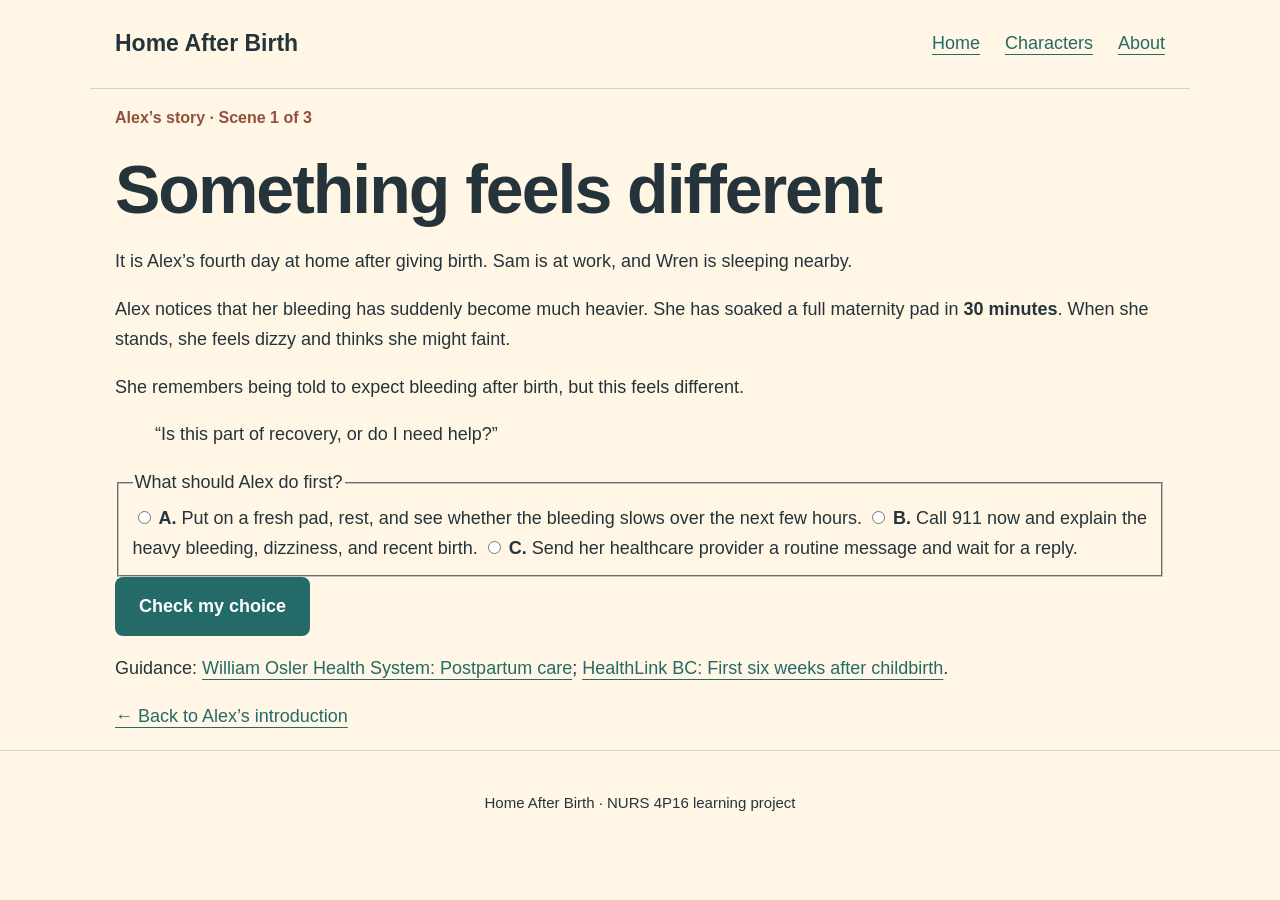
==== alex-scene1.html @ af5c6aee "Create alex-scene1.html update 11" ====
<!DOCTYPE html>
<html lang="en">
<head>
  <meta charset="UTF-8">
  <meta name="viewport" content="width=device-width, initial-scale=1.0">
  <title>Something feels different | Home After Birth</title>
  <link rel="stylesheet" href="style.css">
</head>
<body>
  <a class="skip-link" href="#main">Skip to content</a>

  <header class="site-header">
    <a class="site-name" href="index.html">Home After Birth</a>
    <nav aria-label="Main navigation">
      <a href="index.html">Home</a>
      <a href="characters.html">Characters</a>
      <a href="index.html#about">About</a>
    </nav>
  </header>

  <main id="main">
    <article class="scene-page" aria-labelledby="scene-heading">

      <header class="scene-header">
        <p class="eyebrow">Alex’s story · Scene 1 of 3</p>
        <h1 id="scene-heading">Something feels different</h1>
      </header>

      <noscript>
        <p>This activity needs JavaScript enabled to check your choices.</p>
      </noscript>

      <section class="story-bubble" aria-label="Alex’s situation">
        <p>
          It is Alex’s fourth day at home after giving birth.
          Sam is at work, and Wren is sleeping nearby.
        </p>
        <p>
          Alex notices that her bleeding has suddenly become much
          heavier. She has soaked a full maternity pad in
          <strong>30 minutes</strong>. When she stands, she feels
          dizzy and thinks she might faint.
        </p>
        <p>
          She remembers being told to expect bleeding after birth,
          but this feels different.
        </p>
        <blockquote>
          “Is this part of recovery, or do I need help?”
        </blockquote>
      </section>

      <form id="question-one" class="scene-question">
        <fieldset class="scene-choices">
          <legend>What should Alex do first?</legend>

          <label class="scene-choice">
            <input type="radio" name="first-action" value="A" required>
            <span>
              <strong>A.</strong> Put on a fresh pad, rest, and see
              whether the bleeding slows over the next few hours.
            </span>
          </label>

          <label class="scene-choice">
            <input type="radio" name="first-action" value="B">
            <span>
              <strong>B.</strong> Call 911 now and explain the heavy
              bleeding, dizziness, and recent birth.
            </span>
          </label>

          <label class="scene-choice">
            <input type="radio" name="first-action" value="C">
            <span>
              <strong>C.</strong> Send her healthcare provider a
              routine message and wait for a reply.
            </span>
          </label>
        </fieldset>

        <button type="submit" class="button">Check my choice</button>
      </form>

      <section id="feedback-one" class="scene-feedback"
               aria-labelledby="feedback-one-title" tabindex="-1" hidden>
        <h2 id="feedback-one-title"></h2>
        <p id="feedback-one-text"></p>
      </section>

      <section id="barrier-section" class="scene-part"
               aria-labelledby="barrier-heading" hidden>

        <h2 id="barrier-heading">Getting help when it feels difficult</h2>

        <div class="scene-illustrated">
          <div class="story-bubble">
            <p>Alex reaches for her phone, then hesitates.</p>
            <blockquote>
              “Sam has the car. What will happen with Wren?
              I don’t want to cause a fuss if I’m wrong.”
            </blockquote>
            <p>
              Her sister lives too far away to arrive quickly,
              but her neighbour has offered to help.
            </p>
          </div>

          <img src="car.png" alt="" class="scene-car" loading="lazy">
        </div>

        <form id="question-two" class="scene-question">
          <fieldset class="scene-choices">
            <legend>
              Which plan supports Alex getting help safely?
            </legend>

            <label class="scene-choice">
              <input type="radio" name="support-plan" value="A" required>
              <span>
                <strong>A.</strong> Wait until Sam can bring the car
                home before seeking care.
              </span>
            </label>

            <label class="scene-choice">
              <input type="radio" name="support-plan" value="B">
              <span>
                <strong>B.</strong> Call her neighbour first and decide
                whether to seek care after they arrive.
              </span>
            </label>

            <label class="scene-choice">
              <input type="radio" name="support-plan" value="C">
              <span>
                <strong>C.</strong> Call 911 immediately, explain that
                she is alone with her newborn, and follow the
                dispatcher’s instructions. Arrange support from her
                neighbour or Sam if she can do so without delaying help.
              </span>
            </label>
          </fieldset>

          <button type="submit" class="button">Check my choice</button>
        </form>

        <section id="feedback-two" class="scene-feedback"
                 aria-labelledby="feedback-two-title" tabindex="-1" hidden>
          <h2 id="feedback-two-title"></h2>
          <p id="feedback-two-text"></p>
        </section>
      </section>

      <section id="scene-ending" class="scene-ending"
               aria-labelledby="ending-heading" hidden>
        <div class="scene-takeaway">
          <h2 id="ending-heading">Your recovery matters, too.</h2>
          <p>
            You do not need to know the diagnosis before asking for
            help. Describe what is happening and tell the healthcare
            team that you recently gave birth.
          </p>
        </div>

        <p>
          Alex calls 911 and receives emergency assessment and
          treatment. Later, as she prepares to return home, she wants
          to make sure she understands the instructions she is given.
        </p>

        <a class="button" href="alex-scene2.html">
          Continue to Scene 2 <span aria-hidden="true">&rarr;</span>
        </a>
      </section>

      <aside class="scene-sources" aria-label="Sources for this scene">
        <p>
          Guidance:
          <a href="https://www.williamoslerhs.ca/areas-of-care/womens-and-childrens-services/womens-services/postpartum-care/">
            William Osler Health System: Postpartum care</a>;
          <a href="https://www.healthlinkbc.ca/healthwise/postpartum-first-6-weeks-after-childbirth">
            HealthLink BC: First six weeks after childbirth</a>.
        </p>
      </aside>

      <p><a href="alex.html">&larr; Back to Alex’s introduction</a></p>
    </article>
  </main>

  <footer>
    <p>Home After Birth &middot; NURS 4P16 learning project</p>
  </footer>

  <script>
    const firstForm = document.getElementById("question-one");
    const secondForm = document.getElementById("question-two");

    firstForm.addEventListener("submit", function (event) {
      event.preventDefault();

      const choice = new FormData(firstForm).get("first-action");
      const correct = choice === "B";

      document.getElementById("feedback-one-title").textContent =
        correct
          ? "Alex needs emergency help now."
          : "Waiting could delay the care Alex needs.";

      document.getElementById("feedback-one-text").textContent =
        correct
          ? "Soaking a pad this quickly, especially with dizziness or feeling faint, can signal dangerous blood loss. Alex should call 911 now and should not drive herself. Ontario hospital guidance identifies soaking a pad in less than an hour as a reason to call 911 or seek emergency care immediately."
          : "Although bleeding occurs after birth, soaking a pad in 30 minutes and feeling faint are warning signs. Resting or sending a routine message does not replace emergency assessment. Alex should call 911 now and should not drive herself.";

      const feedback = document.getElementById("feedback-one");
      feedback.hidden = false;
      document.getElementById("barrier-section").hidden = false;
      feedback.focus();
    });

    secondForm.addEventListener("submit", function (event) {
      event.preventDefault();

      const choice = new FormData(secondForm).get("support-plan");
      const correct = choice === "C";

      document.getElementById("feedback-two-title").textContent =
        correct
          ? "Seek emergency help first, then arrange support."
          : "Alex’s concerns about transportation and Wren are understandable.";

      document.getElementById("feedback-two-text").textContent =
        correct
          ? "Alex can tell the dispatcher about both her symptoms and her situation at home. She does not need to solve transportation and support arrangements before making the call. Her neighbour and Sam may be able to help, but contacting them should not delay emergency care."
          : "Waiting for someone to arrive could delay emergency care. The safest first step in this situation is to call 911 and explain that she is alone with her newborn. She can follow the dispatcher’s instructions and arrange support without delaying help.";

      const feedback = document.getElementById("feedback-two");
      feedback.hidden = false;
      document.getElementById("scene-ending").hidden = false;
      feedback.focus();
    });
  </script>
</body>
</html>
---- style.css ----
/* Variables let us change the entire colour scheme in one place. */
:root {
  --cream: #fff6e6;
  --ink: #24343a;
  --teal: #246a68;
  --sage: #e3ece5;
  --accent: #92503c;
}

* { box-sizing: border-box; }
html { scroll-padding-top: 2rem; }
body {
  margin: 0;
  background: var(--cream);
  color: var(--ink);
  font-family: Arial, Helvetica, sans-serif;
  font-size: 18px;
  line-height: 1.65;
}
a { color: var(--teal); text-underline-offset: 5px; }
a:focus-visible { outline: 3px solid var(--ink); outline-offset: 5px; }
.skip-link { position: absolute; top: -100px; background: white; padding: 12px; }
.skip-link:focus { top: 8px; }
.site-header {
  max-width: 1100px;
  margin: auto;
  padding: 25px;
  display: flex;
  justify-content: space-between;
  align-items: center;
  gap: 20px;
  border-bottom: 1px solid #cad5cf;
}
.site-name { color: var(--ink); font-size: 23px; font-weight: bold; text-decoration: none; }
nav { display: flex; gap: 25px; flex-wrap: wrap; }
main { max-width: 1100px; margin: auto; padding: 0 25px; }
.hero { padding: 75px 0 60px; max-width: 820px; }
.eyebrow { color: var(--accent); font-weight: bold; font-size: 16px; }
h1 { font-size: clamp(38px, 6vw, 68px); line-height: 1.12; letter-spacing: -2px; margin: 20px 0; }
h2 { font-size: 30px; line-height: 1.25; margin-top: 0; }
h3 { font-size: 20px; margin-bottom: 5px; }
.introduction { max-width: 660px; font-size: 21px; margin-bottom: 30px; }
.button { display: inline-block; padding: 15px 24px; background: var(--teal); color: white; border-radius: 8px; text-decoration: none; font-weight: bold; }
.button:hover { background: #194e4c; }
.small-text { font-size: 16px; }
.panel { background: var(--sage); border-radius: 16px; padding: 35px; }
.steps { padding-left: 25px; }
.steps li { padding-left: 8px; margin-bottom: 22px; }
.steps p { margin-top: 0; max-width: 700px; }
.development-note { border-top: 1px solid #b6c9bd; padding-top: 20px; font-size: 16px; }
.about { padding: 50px 0; max-width: 760px; }
footer { padding: 25px; text-align: center; border-top: 1px solid #cad5cf; font-size: 15px; }

/* This rule rearranges the header on narrower screens. */
@media (max-width: 600px) {
  .site-header { align-items: flex-start; flex-direction: column; }
  .hero { padding-top: 45px; }
  .panel { padding: 25px; }
  h1 { letter-spacing: -1px; }
}

/* Welcome text and house sit beside each other. */
.hero {
  display: grid;
  grid-template-columns: minmax(0, 1fr) minmax(0, 1fr);
  align-items: center;
  gap: 30px;

  width: 100%;
  max-width: none;
  padding: 35px 0 50px;
}

.hero-text {
  min-width: 0;
}

.hero h1 {
  font-size: clamp(36px, 4.5vw, 56px);
}

.hero .introduction {
  font-size: 19px;
}

/* Keep the image proportional. */
.hero-house {
  display: block;
  width: 100%;
  height: auto;
}

/* Stack the image below the text on smaller screens. */
@media (max-width: 800px) {
  .hero {
    grid-template-columns: 1fr;
    gap: 25px;
    padding: 25px 0 50px;
  }

  .hero-house {
    max-width: 500px;
    margin: 0 auto;
  }
}

/* Character selection page */
.character-section {
  padding: 45px 0 60px;
}

.character-section h1 {
  font-size: clamp(34px, 5vw, 48px);
  letter-spacing: -1px;
}

.character-introduction {
  max-width: 720px;
  margin-bottom: 30px;
}

.character-options {
  border: 0;
  padding: 0;
  margin: 0;
  min-width: 0;
  display: grid;
  grid-template-columns: repeat(2, minmax(0, 1fr));
  gap: 22px;
}

.character-options legend {
  padding: 0;
  margin-bottom: 18px;
  font-weight: bold;
}

.character-option {
  position: relative;
  min-width: 0;
}

.character-option input {
  position: absolute;
  top: 18px;
  right: 18px;
  width: 22px;
  height: 22px;
  margin: 0;
  accent-color: var(--teal);
  z-index: 1;
  cursor: pointer;
}

.character-card {
  display: flex;
  align-items: center;
  gap: 20px;
  height: 100%;
  padding: 35px 30px 30px 22px;
  border: 3px solid transparent;
  border-radius: 22px;
  background: var(--sage);
  cursor: pointer;
}

.character-card:hover {
  border-color: #a0b9aa;
}

.character-option input:checked + .character-card {
  border-color: var(--teal);
  background: #dce9df;
}

.character-option input:focus-visible + .character-card {
  outline: 3px solid var(--ink);
  outline-offset: 5px;
}

.character-portrait {
  display: flex;
  align-items: center;
  justify-content: center;
  flex-shrink: 0;
  width: 115px;
  height: 115px;
  border: 3px solid var(--cream);
  border-radius: 50%;
  font-size: 42px;
  font-weight: bold;
}

.portrait-alex {
  background: #f0dfbd;
  color: var(--teal);
}

.portrait-jordan {
  background: #efd7cc;
  color: var(--ink);
}

.character-description {
  display: block;
  font-size: 17px;
  line-height: 1.5;
}

.character-name {
  display: block;
  margin-bottom: 8px;
  font-size: 27px;
  font-weight: bold;
}

.character-note {
  max-width: 720px;
  margin: 25px 0;
  font-size: 16px;
}

.character-actions {
  display: flex;
  align-items: center;
  justify-content: center;
  flex-wrap: wrap;
  gap: 25px;
  margin-top: 30px;
}

button.button {
  font: inherit;
  font-weight: bold;
  border: 0;
  cursor: pointer;
}

button.button:focus-visible {
  outline: 3px solid var(--ink);
  outline-offset: 5px;
}

@media (max-width: 800px) {
  .character-options {
    grid-template-columns: 1fr;
  }
}

@media (max-width: 400px) {
  .character-card {
    flex-direction: column;
    align-items: flex-start;
  }
}

/* Get to know your character */
.profile-page {
  padding: 45px 0 60px;
}

.profile-intro {
  display: grid;
  grid-template-columns: minmax(180px, 280px) minmax(0, 1fr);
  align-items: center;
  gap: 40px;
  margin-bottom: 40px;
}

.profile-portrait {
  display: block;
  width: 100%;
  max-width: 280px;
  height: auto;
  margin: 0 auto;
}

.profile-intro h1 {
  font-size: clamp(34px, 4.5vw, 48px);
  letter-spacing: -1px;
}

.profile-intro h2 {
  font-size: 23px;
}

.profile-bubbles {
  display: grid;
  grid-template-columns: repeat(3, minmax(0, 1fr));
  gap: 22px;
}

.profile-bubble {
  padding: 28px;
  border-radius: 24px;
  background: var(--sage);
}

.profile-bubble h2 {
  font-size: 24px;
  color: var(--teal);
}

.profile-bubble p,
.profile-bubble blockquote {
  font-size: 17px;
}

.profile-bubble blockquote {
  margin: 0 0 18px;
  font-style: italic;
}

.profile-bubble p:last-child {
  margin-bottom: 0;
}

.profile-next {
  max-width: 760px;
  margin: 45px auto 0;
  text-align: center;
}

.profile-next h2 {
  font-size: 27px;
}

.profile-actions {
  display: flex;
  justify-content: center;
  align-items: center;
  flex-wrap: wrap;
  gap: 22px;
  margin: 25px 0;
}

@media (max-width: 900px) {
  .profile-bubbles {
    grid-template-columns: 1fr;
  }
}

@media (max-width: 650px) {
  .profile-intro {
    grid-template-columns: 1fr;
    gap: 20px;
  }

  .profile-portrait {
    max-width: 220px;
  }

  .profile-page {
    padding-top: 30px;
  }
}

/* Plant and books beside the character page buttons */
.character-bottom {
  display: grid;
  grid-template-columns: minmax(0, 260px) minmax(0, 1fr);
  align-items: center;
  gap: 30px;
  margin-top: 25px;
}

.character-decoration {
  display: block;
  width: 100%;
  height: auto;
}

.character-bottom .character-actions {
  margin-top: 0;
}

@media (max-width: 650px) {
  .character-bottom {
    grid-template-columns: 1fr;
    gap: 20px;
  }

  .character-decoration {
    max-width: 200px;
    margin: 0 auto;
  }
}
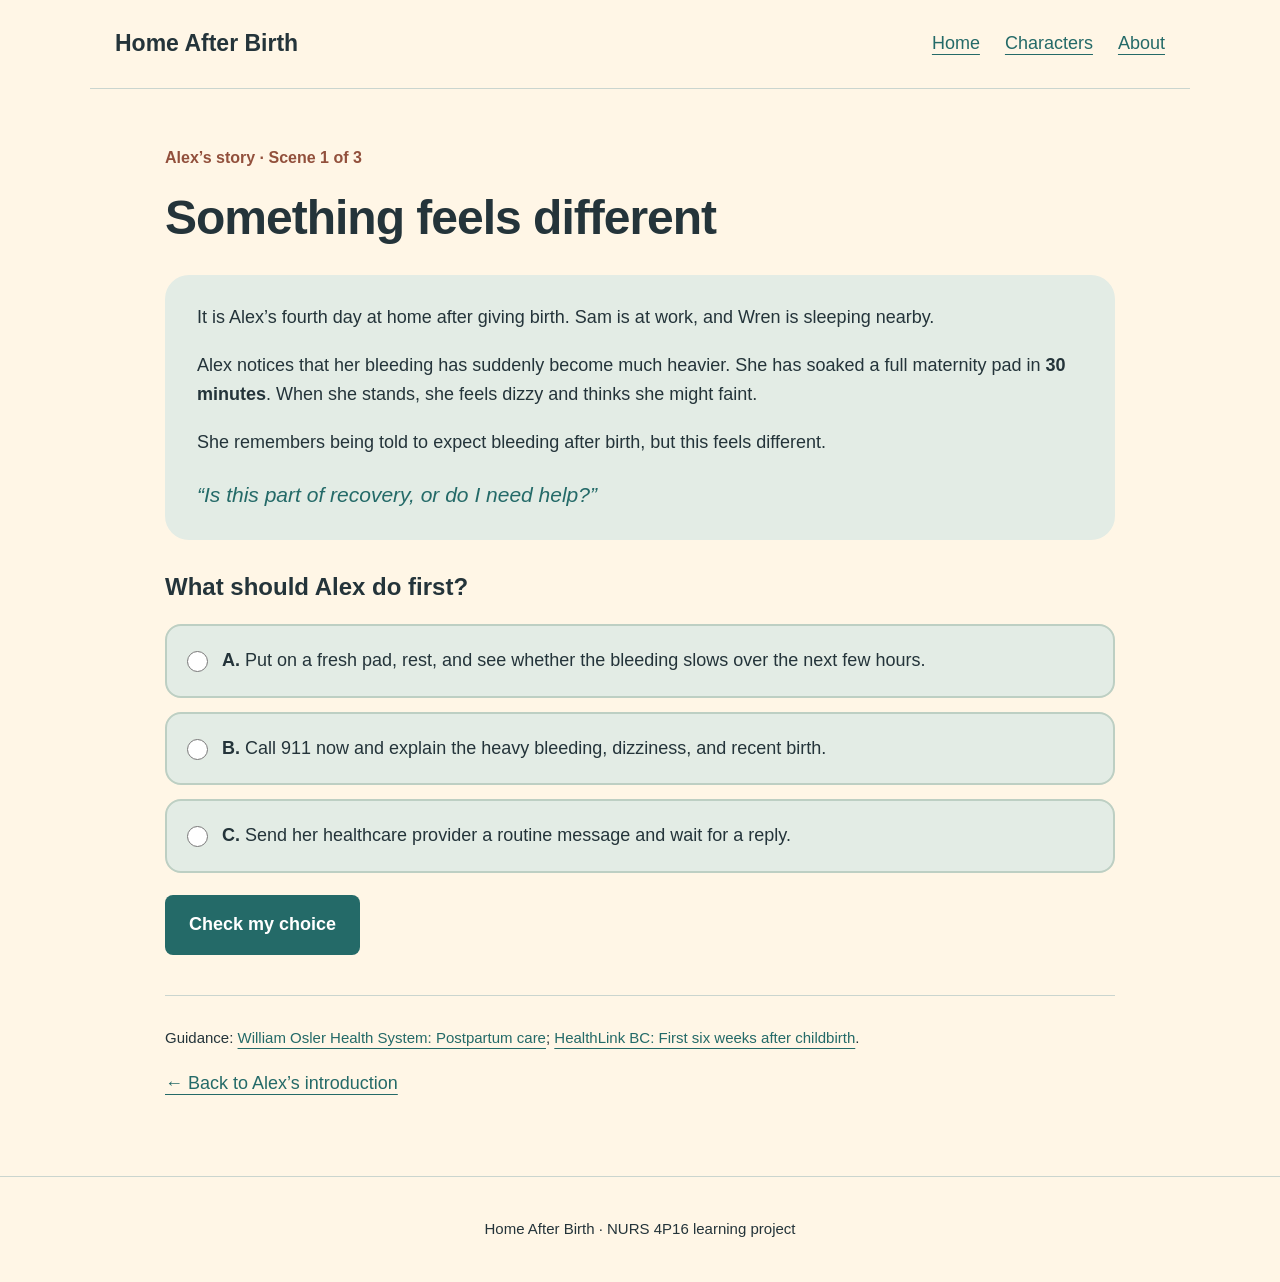
==== commit 7a0841c3: "Update alex-scene1.html update 13" ====
--- a/alex-scene1.html
+++ b/alex-scene1.html
@@ -136,8 +136,7 @@
               <span>
                 <strong>C.</strong> Call 911 immediately, explain that
                 she is alone with her newborn, and follow the
-                dispatcher’s instructions. Arrange support from her
-                neighbour or Sam if she can do so without delaying help.
+                dispatcher’s instructions. Arrange support if she can do so without delaying help.
               </span>
             </label>
           </fieldset>
--- a/style.css
+++ b/style.css
@@ -385,3 +385,183 @@
     margin: 0 auto;
   }
 }
+
+/* Story scenes */
+.scene-page {
+  max-width: 950px;
+  margin: 0 auto;
+  padding: 40px 0 60px;
+}
+
+.scene-page [hidden] {
+  display: none;
+}
+
+.scene-header {
+  margin-bottom: 30px;
+}
+
+.scene-header h1 {
+  font-size: clamp(34px, 4.5vw, 48px);
+  letter-spacing: -1px;
+}
+
+.story-bubble {
+  padding: 28px 32px;
+  background: var(--sage);
+  border-radius: 24px;
+}
+
+.story-bubble p:first-child {
+  margin-top: 0;
+}
+
+.story-bubble p:last-child {
+  margin-bottom: 0;
+}
+
+.story-bubble blockquote {
+  margin: 20px 0 0;
+  font-style: italic;
+  font-size: 21px;
+  color: var(--teal);
+}
+
+.scene-question {
+  margin-top: 30px;
+}
+
+.scene-choices {
+  display: grid;
+  gap: 14px;
+  border: 0;
+  padding: 0;
+  margin: 0 0 22px;
+  min-width: 0;
+}
+
+.scene-choices legend {
+  padding: 0;
+  margin-bottom: 20px;
+  font-size: 24px;
+  line-height: 1.4;
+  font-weight: bold;
+}
+
+.scene-choice {
+  display: flex;
+  align-items: flex-start;
+  gap: 14px;
+  padding: 20px;
+  background: #e3ece5;
+  border: 2px solid #bdcfc3;
+  border-radius: 16px;
+  cursor: pointer;
+}
+
+.scene-choice:hover {
+  border-color: var(--teal);
+}
+
+.scene-choice:focus-within {
+  outline: 3px solid var(--teal);
+  outline-offset: 3px;
+}
+
+.scene-choice input {
+  flex-shrink: 0;
+  width: 21px;
+  height: 21px;
+  margin: 5px 0 0;
+  accent-color: var(--teal);
+}
+
+.scene-feedback {
+  margin-top: 25px;
+  padding: 25px 28px;
+  background: #edf3ee;
+  border-left: 5px solid var(--teal);
+  border-radius: 0 18px 18px 0;
+}
+
+.scene-feedback:focus-visible {
+  outline: 3px solid var(--teal);
+  outline-offset: 4px;
+}
+
+.scene-feedback h2 {
+  font-size: 24px;
+}
+
+.scene-feedback p:last-child {
+  margin-bottom: 0;
+}
+
+.scene-part {
+  margin-top: 50px;
+}
+
+.scene-part > h2 {
+  font-size: 29px;
+}
+
+.scene-illustrated {
+  display: grid;
+  grid-template-columns: minmax(0, 1fr) minmax(0, 300px);
+  align-items: center;
+  gap: 25px;
+}
+
+.scene-car {
+  display: block;
+  width: 100%;
+  height: auto;
+}
+
+.scene-ending {
+  margin-top: 40px;
+}
+
+.scene-takeaway {
+  padding: 25px 28px;
+  border-radius: 20px;
+  background: #f4e5d5;
+}
+
+.scene-takeaway h2 {
+  font-size: 27px;
+}
+
+.scene-takeaway p {
+  margin-bottom: 0;
+}
+
+.scene-ending > p {
+  margin: 25px 0;
+}
+
+.scene-sources {
+  margin-top: 40px;
+  padding-top: 15px;
+  border-top: 1px solid #cad5cf;
+  font-size: 15px;
+}
+
+@media (max-width: 750px) {
+  .scene-illustrated {
+    grid-template-columns: 1fr;
+  }
+
+  .scene-car {
+    max-width: 300px;
+    margin: 0 auto;
+  }
+
+  .story-bubble {
+    padding: 24px;
+  }
+
+  .scene-choice {
+    padding: 16px;
+  }
+}
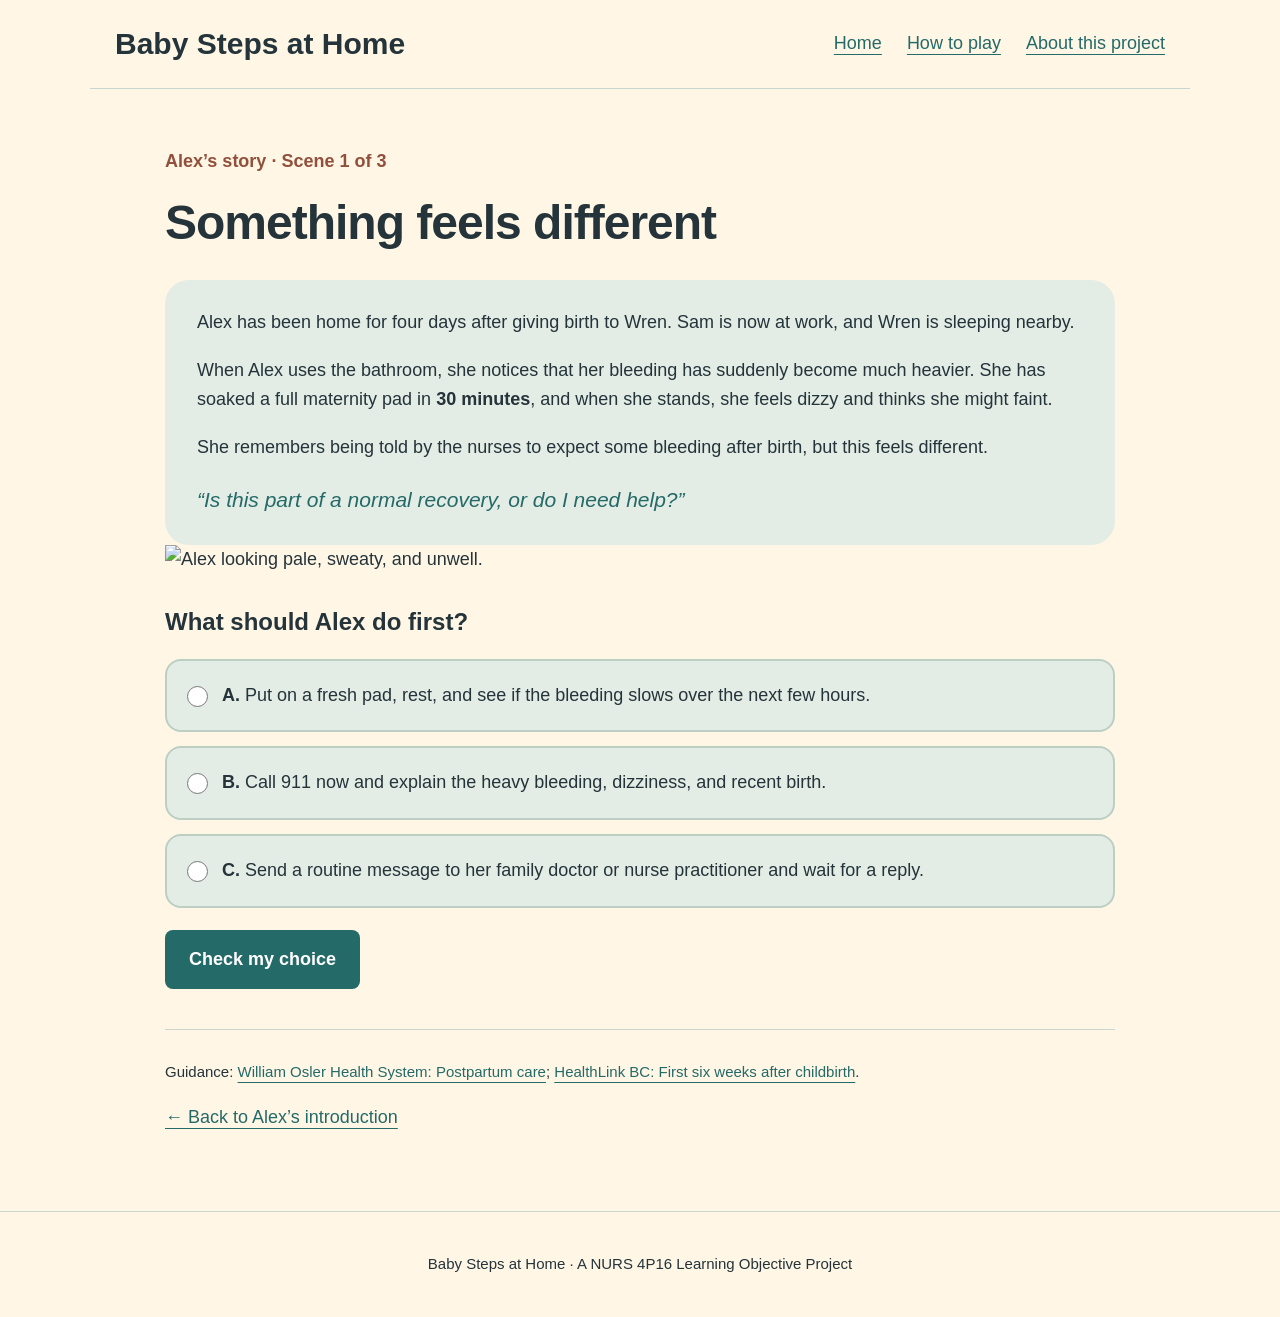
==== commit f4e8b53d: "Update alex-scene1.html update 32" ====
--- a/alex-scene1.html
+++ b/alex-scene1.html
@@ -3,18 +3,22 @@
 <head>
   <meta charset="UTF-8">
   <meta name="viewport" content="width=device-width, initial-scale=1.0">
-  <title>Something feels different | Home After Birth</title>
+
+  <title>Something feels different | Baby Steps at Home</title>
+
   <link rel="stylesheet" href="style.css">
 </head>
+
 <body>
   <a class="skip-link" href="#main">Skip to content</a>
 
   <header class="site-header">
-    <a class="site-name" href="index.html">Home After Birth</a>
+    <a class="site-name" href="index.html">Baby Steps at Home</a>
+
     <nav aria-label="Main navigation">
       <a href="index.html">Home</a>
-      <a href="characters.html">Characters</a>
-      <a href="index.html#about">About</a>
+      <a href="index.html#how-to-play">How to play</a>
+      <a href="index.html#about">About this project</a>
     </nav>
   </header>
 
@@ -30,35 +34,51 @@
         <p>This activity needs JavaScript enabled to check your choices.</p>
       </noscript>
 
-      <section class="story-bubble" aria-label="Alex’s situation">
-        <p>
-          It is Alex’s fourth day at home after giving birth.
-          Sam is at work, and Wren is sleeping nearby.
-        </p>
-        <p>
-          Alex notices that her bleeding has suddenly become much
-          heavier. She has soaked a full maternity pad in
-          <strong>30 minutes</strong>. When she stands, she feels
-          dizzy and thinks she might faint.
-        </p>
-        <p>
-          She remembers being told to expect bleeding after birth,
-          but this feels different.
-        </p>
-        <blockquote>
-          “Is this part of recovery, or do I need help?”
-        </blockquote>
-      </section>
+      <div class="alex-scene-opening">
+        <section class="story-bubble" aria-label="Alex’s situation">
+          <p>
+            Alex has been home for four days after giving birth to
+            Wren. Sam is now at work, and Wren is sleeping nearby.
+          </p>
+
+          <p>
+            When Alex uses the bathroom, she notices that her bleeding
+            has suddenly become much heavier. She has soaked a full
+            maternity pad in <strong>30 minutes</strong>, and when
+            she stands, she feels dizzy and thinks she might faint.
+          </p>
+
+          <p>
+            She remembers being told by the nurses to expect some
+            bleeding after birth, but this feels different.
+          </p>
+
+          <blockquote>
+            “Is this part of a normal recovery, or do I need help?”
+          </blockquote>
+        </section>
+
+        <img
+          src="alex-faint.png"
+          alt="Alex looking pale, sweaty, and unwell."
+          class="alex-faint-portrait"
+        >
+      </div>
 
       <form id="question-one" class="scene-question">
         <fieldset class="scene-choices">
           <legend>What should Alex do first?</legend>
 
           <label class="scene-choice">
-            <input type="radio" name="first-action" value="A" required>
+            <input
+              type="radio"
+              name="first-action"
+              value="A"
+              required
+            >
             <span>
               <strong>A.</strong> Put on a fresh pad, rest, and see
-              whether the bleeding slows over the next few hours.
+              if the bleeding slows over the next few hours.
             </span>
           </label>
 
@@ -73,8 +93,8 @@
           <label class="scene-choice">
             <input type="radio" name="first-action" value="C">
             <span>
-              <strong>C.</strong> Send her healthcare provider a
-              routine message and wait for a reply.
+              <strong>C.</strong> Send a routine message to her
+              family doctor or nurse practitioner and wait for a reply.
             </span>
           </label>
         </fieldset>
@@ -82,61 +102,83 @@
         <button type="submit" class="button">Check my choice</button>
       </form>
 
-      <section id="feedback-one" class="scene-feedback"
-               aria-labelledby="feedback-one-title" tabindex="-1" hidden>
+      <section
+        id="feedback-one"
+        class="scene-feedback"
+        aria-labelledby="feedback-one-title"
+        tabindex="-1"
+        hidden
+      >
         <h2 id="feedback-one-title"></h2>
         <p id="feedback-one-text"></p>
       </section>
 
-      <section id="barrier-section" class="scene-part"
-               aria-labelledby="barrier-heading" hidden>
-
-        <h2 id="barrier-heading">Getting help when it feels difficult</h2>
+      <section
+        id="barrier-section"
+        class="scene-part"
+        aria-labelledby="barrier-heading"
+        hidden
+      >
+        <h2 id="barrier-heading">
+          Getting help when it feels difficult
+        </h2>
 
         <div class="scene-illustrated">
           <div class="story-bubble">
             <p>Alex reaches for her phone, then hesitates.</p>
+
             <blockquote>
               “Sam has the car. What will happen with Wren?
               I don’t want to cause a fuss if I’m wrong.”
             </blockquote>
+
             <p>
-              Her sister lives too far away to arrive quickly,
-              but her neighbour has offered to help.
+              Her sister, Sarah, lives too far away to arrive quickly,
+              but her neighbour, Lisa, has offered to help.
             </p>
           </div>
 
-          <img src="car.png" alt="" class="scene-car" loading="lazy">
+          <img
+            src="car.png"
+            alt=""
+            class="scene-car"
+            loading="lazy"
+          >
         </div>
 
         <form id="question-two" class="scene-question">
           <fieldset class="scene-choices">
             <legend>
-              Which plan supports Alex getting help safely?
+              Which plan supports Alex getting help quickly?
             </legend>
 
             <label class="scene-choice">
-              <input type="radio" name="support-plan" value="A" required>
+              <input
+                type="radio"
+                name="support-plan"
+                value="A"
+                required
+              >
               <span>
-                <strong>A.</strong> Wait until Sam can bring the car
-                home before seeking care.
+                <strong>A.</strong> Wait until Sam can bring the
+                car home before seeking care.
               </span>
             </label>
 
             <label class="scene-choice">
               <input type="radio" name="support-plan" value="B">
               <span>
-                <strong>B.</strong> Call her neighbour first and decide
-                whether to seek care after they arrive.
+                <strong>B.</strong> First, call her neighbour.
+                Then, when she arrives, decide whether to seek care.
               </span>
             </label>
 
             <label class="scene-choice">
               <input type="radio" name="support-plan" value="C">
               <span>
-                <strong>C.</strong> Call 911 immediately, explain that
-                she is alone with her newborn, and follow the
-                dispatcher’s instructions. Arrange support if she can do so without delaying help.
+                <strong>C.</strong> Call 911 immediately, explain
+                that she is alone with her newborn, and follow
+                the dispatcher’s instructions.
               </span>
             </label>
           </fieldset>
@@ -144,32 +186,52 @@
           <button type="submit" class="button">Check my choice</button>
         </form>
 
-        <section id="feedback-two" class="scene-feedback"
-                 aria-labelledby="feedback-two-title" tabindex="-1" hidden>
+        <section
+          id="feedback-two"
+          class="scene-feedback"
+          aria-labelledby="feedback-two-title"
+          tabindex="-1"
+          hidden
+        >
           <h2 id="feedback-two-title"></h2>
           <p id="feedback-two-text"></p>
         </section>
       </section>
 
-      <section id="scene-ending" class="scene-ending"
-               aria-labelledby="ending-heading" hidden>
+      <section
+        id="scene-ending"
+        class="scene-ending"
+        aria-labelledby="ending-heading"
+        hidden
+      >
         <div class="scene-takeaway">
           <h2 id="ending-heading">Your recovery matters, too.</h2>
+
           <p>
-            You do not need to know the diagnosis before asking for
-            help. Describe what is happening and tell the healthcare
-            team that you recently gave birth.
+            You do not need to know the diagnosis before asking
+            for help. Describe what is happening and tell the
+            healthcare team that you recently had a baby, along
+            with any other important medical details.
           </p>
         </div>
 
+        <img
+          src="ambulance-icon.png"
+          alt=""
+          class="scene-ambulance-icon"
+          loading="lazy"
+        >
+
         <p>
-          Alex calls 911 and receives emergency assessment and
-          treatment. Later, as she prepares to return home, she wants
-          to make sure she understands the instructions she is given.
+          Alex calls 911, goes to the hospital, and receives
+          emergency assessment and treatment. A few days later,
+          as she prepares to return home, she wants to make
+          sure she understands the instructions she is given.
         </p>
 
         <a class="button" href="alex-scene2.html">
-          Continue to Scene 2 <span aria-hidden="true">&rarr;</span>
+          Continue to Scene 2
+          <span aria-hidden="true">&rarr;</span>
         </a>
       </section>
 
@@ -183,12 +245,17 @@
         </p>
       </aside>
 
-      <p><a href="alex.html">&larr; Back to Alex’s introduction</a></p>
+      <p>
+        <a href="alex.html">&larr; Back to Alex’s introduction</a>
+      </p>
     </article>
   </main>
 
   <footer>
-    <p>Home After Birth &middot; NURS 4P16 learning project</p>
+    <p>
+      Baby Steps at Home &middot;
+      A NURS 4P16 Learning Objective Project
+    </p>
   </footer>
 
   <script>
@@ -209,11 +276,13 @@
       document.getElementById("feedback-one-text").textContent =
         correct
           ? "Soaking a pad this quickly, especially with dizziness or feeling faint, can signal dangerous blood loss. Alex should call 911 now and should not drive herself. Ontario hospital guidance identifies soaking a pad in less than an hour as a reason to call 911 or seek emergency care immediately."
-          : "Although bleeding occurs after birth, soaking a pad in 30 minutes and feeling faint are warning signs. Resting or sending a routine message does not replace emergency assessment. Alex should call 911 now and should not drive herself.";
+          : "Some bleeding can continue for several weeks after birth, but soaking a pad in 30 minutes and feeling faint are warning signs. Resting or sending a routine message does not replace an emergency assessment. Alex should call 911 now to get emergency care at the hospital. She should not drive herself.";
 
       const feedback = document.getElementById("feedback-one");
+
       feedback.hidden = false;
       document.getElementById("barrier-section").hidden = false;
+
       feedback.focus();
     });
 
@@ -230,12 +299,14 @@
 
       document.getElementById("feedback-two-text").textContent =
         correct
-          ? "Alex can tell the dispatcher about both her symptoms and her situation at home. She does not need to solve transportation and support arrangements before making the call. Her neighbour and Sam may be able to help, but contacting them should not delay emergency care."
+          ? "Alex can tell the dispatcher about both her symptoms and her situation at home. She does not need to solve transportation and support arrangements before making the call. Lisa and Sam may be able to help, but contacting them should not delay emergency care."
           : "Waiting for someone to arrive could delay emergency care. The safest first step in this situation is to call 911 and explain that she is alone with her newborn. She can follow the dispatcher’s instructions and arrange support without delaying help.";
 
       const feedback = document.getElementById("feedback-two");
+
       feedback.hidden = false;
       document.getElementById("scene-ending").hidden = false;
+
       feedback.focus();
     });
   </script>
--- a/style.css
+++ b/style.css
@@ -565,3 +565,746 @@
     padding: 16px;
   }
 }
+
+/* Scene 2: encouragement and optional writing practice */
+.scene-encouragement {
+  margin-top: 25px;
+  padding: 22px 28px;
+  border-radius: 20px;
+  background: #f4e5d5;
+}
+
+.scene-encouragement p {
+  margin: 0;
+}
+
+.practice-panel {
+  padding: 28px;
+  border-radius: 24px;
+  background: var(--sage);
+}
+
+.practice-panel h2 {
+  font-size: 29px;
+}
+
+.practice-panel > .eyebrow {
+  margin-top: 0;
+}
+
+.practice-panel > label {
+  display: block;
+  font-weight: bold;
+}
+
+.practice-input {
+  display: block;
+  width: 100%;
+  min-height: 150px;
+  margin: 18px 0 22px;
+  padding: 16px;
+  border: 2px solid #78998a;
+  border-radius: 12px;
+  background: var(--cream);
+  color: var(--ink);
+  font: inherit;
+  line-height: 1.6;
+  resize: vertical;
+}
+
+.practice-input::placeholder {
+  color: #52636a;
+  opacity: 1;
+}
+
+.practice-input:focus-visible {
+  outline: 3px solid var(--teal);
+  outline-offset: 3px;
+}
+
+.practice-panel blockquote {
+  margin: 15px 0;
+  font-style: italic;
+}
+
+.practice-panel .scene-feedback h3 {
+  margin-top: 0;
+}
+
+@media (max-width: 600px) {
+  .practice-panel {
+    padding: 22px;
+  }
+}
+
+/* Calendar beside Alex’s follow-up story */
+.scene-calendar {
+  display: block;
+  width: 100%;
+  height: auto;
+}
+
+@media (max-width: 750px) {
+  .scene-calendar {
+    max-width: 300px;
+    margin: 0 auto;
+  }
+}
+
+/* Scene 3: phone illustration */
+.scene-phone {
+  display: block;
+  width: 100%;
+  height: auto;
+}
+
+/* Emergency information stays visible */
+.scene-emergency {
+  margin-bottom: 30px;
+  padding: 22px 26px;
+  background: #f4e5d5;
+  border: 2px solid var(--accent);
+  border-radius: 18px;
+}
+
+.scene-emergency h2 {
+  font-size: 23px;
+  color: var(--accent);
+}
+
+.scene-emergency p:last-child {
+  margin-bottom: 0;
+}
+
+/* Expandable comparison bubbles */
+.mood-comparisons {
+  display: grid;
+  gap: 16px;
+}
+
+.mood-bubble {
+  background: var(--sage);
+  border: 2px solid #bdcfc3;
+  border-radius: 20px;
+}
+
+.mood-bubble summary {
+  padding: 22px 25px;
+  color: var(--teal);
+  font-size: 23px;
+  font-weight: bold;
+  cursor: pointer;
+}
+
+.mood-bubble summary:hover {
+  text-decoration: underline;
+  text-underline-offset: 5px;
+}
+
+.mood-bubble summary:focus-visible {
+  outline: 3px solid var(--teal);
+  outline-offset: 4px;
+  border-radius: 16px;
+}
+
+.mood-bubble[open] {
+  border-color: var(--teal);
+}
+
+.mood-bubble-content {
+  padding: 0 25px 25px;
+}
+
+.mood-bubble-content h3 {
+  margin-top: 20px;
+}
+
+.mood-bubble-content h3:first-child {
+  margin-top: 0;
+}
+
+.mood-bubble-content p:last-child {
+  margin-bottom: 0;
+}
+
+/* Support resource cards */
+.support-resources {
+  display: grid;
+  grid-template-columns: repeat(3, minmax(0, 1fr));
+  gap: 18px;
+}
+
+.support-resource {
+  padding: 24px;
+  background: var(--sage);
+  border-radius: 20px;
+}
+
+.support-resource h3 {
+  margin-top: 0;
+  color: var(--teal);
+}
+
+.support-resource p {
+  font-size: 17px;
+}
+
+.support-resource a {
+  font-weight: bold;
+}
+
+@media (max-width: 800px) {
+  .support-resources {
+    grid-template-columns: 1fr;
+  }
+}
+
+@media (max-width: 750px) {
+  .scene-phone {
+    max-width: 280px;
+    margin: 0 auto;
+  }
+}
+
+/* Jordan’s conversation with the nurse */
+.scene-conversation {
+  display: block;
+  width: 100%;
+  height: auto;
+}
+
+.scene-example-quote {
+  margin: 18px 0;
+  font-style: italic;
+  color: var(--teal);
+}
+
+@media (max-width: 750px) {
+  .scene-conversation {
+    max-width: 360px;
+    margin: 0 auto;
+  }
+}
+
+/* Jordan Scene 2: guided conversation builder */
+.phrase-builder {
+  display: grid;
+  gap: 22px;
+  padding: 28px;
+  border-radius: 24px;
+  background: var(--sage);
+}
+
+.phrase-step label {
+  display: block;
+  margin-bottom: 10px;
+  font-weight: bold;
+  color: var(--teal);
+}
+
+.phrase-step select {
+  display: block;
+  width: 100%;
+  min-height: 52px;
+  padding: 12px;
+  border: 2px solid #78998a;
+  border-radius: 10px;
+  background: var(--cream);
+  color: var(--ink);
+  font: inherit;
+}
+
+.phrase-step select:focus-visible {
+  outline: 3px solid var(--teal);
+  outline-offset: 3px;
+}
+
+.phrase-builder > .button {
+  justify-self: start;
+}
+
+#built-response h3,
+#plan-feedback h3 {
+  margin-top: 0;
+}
+
+/* Illustrations inside the expandable care cards */
+.care-card-layout {
+  display: grid;
+  grid-template-columns: minmax(0, 1fr) minmax(0, 220px);
+  align-items: center;
+  gap: 25px;
+}
+
+.care-card-layout h3 {
+  margin-top: 0;
+}
+
+.care-image {
+  display: block;
+  width: 100%;
+  max-width: 220px;
+  height: auto;
+  margin: 0 auto;
+}
+
+.medication-image {
+  max-width: 140px;
+}
+
+@media (max-width: 650px) {
+  .phrase-builder {
+    padding: 22px;
+  }
+
+  .care-card-layout {
+    grid-template-columns: 1fr;
+    gap: 15px;
+  }
+
+  .phrase-step select {
+    font-size: 16px;
+  }
+}
+
+/* Jordan Scene 3: information illustrations */
+.scene-learning-image {
+  display: block;
+  width: 100%;
+  max-width: 300px;
+  height: auto;
+  margin: 0 auto;
+}
+
+.pamphlet-image {
+  max-width: 220px;
+}
+
+/* Fictional search-result cards */
+.source-card-grid {
+  display: grid;
+  grid-template-columns: repeat(3, minmax(0, 1fr));
+  gap: 18px;
+  margin-top: 25px;
+}
+
+.source-card {
+  min-width: 0;
+  padding: 24px;
+  border: 2px solid #bdcfc3;
+  border-radius: 22px;
+  background: var(--sage);
+}
+
+.source-card .eyebrow {
+  margin-top: 0;
+  font-size: 14px;
+}
+
+.source-card h3 {
+  margin-top: 0;
+  font-size: 22px;
+  line-height: 1.35;
+}
+
+.source-card p,
+.source-card blockquote {
+  font-size: 16px;
+  line-height: 1.6;
+}
+
+.source-card blockquote {
+  margin: 18px 0;
+  font-style: italic;
+}
+
+.source-card p:last-child {
+  margin-bottom: 0;
+}
+
+.source-ending {
+  margin-top: 25px;
+}
+
+.phrase-step select[aria-invalid="true"] {
+  border-color: var(--accent);
+}
+
+@media (max-width: 850px) {
+  .source-card-grid {
+    grid-template-columns: 1fr;
+  }
+}
+
+/* Shared knowledge check and feedback page */
+.finish-page {
+  max-width: 950px;
+}
+
+.quiz-question-card {
+  margin-bottom: 28px;
+  padding: 28px;
+  border-radius: 24px;
+  background: var(--sage);
+}
+
+.quiz-question-card h2 {
+  font-size: 25px;
+}
+
+.quiz-question-card legend {
+  font-size: 19px;
+  font-weight: normal;
+}
+
+.quiz-question-card .scene-choice {
+  background: var(--cream);
+}
+
+.quiz-question-card .scene-choices {
+  margin-bottom: 0;
+}
+
+.quiz-score {
+  color: var(--teal);
+  font-size: 25px;
+  font-weight: bold;
+}
+
+.answer-explanation {
+  margin: 18px 0;
+  padding: 22px 25px;
+  border-radius: 18px;
+  background: var(--sage);
+}
+
+.answer-explanation h3 {
+  margin-top: 0;
+}
+
+.answer-explanation p:last-child {
+  margin-bottom: 0;
+}
+
+.answer-outcome {
+  color: var(--teal);
+  font-weight: bold;
+}
+
+.finish-actions {
+  display: flex;
+  align-items: center;
+  flex-wrap: wrap;
+  gap: 18px;
+  margin: 28px 0;
+}
+
+.button-secondary {
+  background: var(--sage);
+  color: var(--teal);
+}
+
+.button-secondary:hover {
+  background: #d4e2d8;
+}
+
+.finish-page button.button {
+  font: inherit;
+  font-weight: bold;
+  border: 0;
+  cursor: pointer;
+}
+
+.finish-page button:focus-visible,
+.finish-page [tabindex="-1"]:focus-visible {
+  outline: 3px solid var(--teal);
+  outline-offset: 5px;
+}
+
+/* Feedback introduction and plant */
+.feedback-intro {
+  display: grid;
+  grid-template-columns: minmax(0, 1fr) 140px;
+  align-items: center;
+  gap: 25px;
+  margin-bottom: 25px;
+}
+
+.feedback-intro h2 {
+  font-size: 32px;
+}
+
+.feedback-plant {
+  display: block;
+  width: 100%;
+  height: auto;
+  max-height: 200px;
+  object-fit: contain;
+}
+
+/* Choose a feedback perspective */
+.reviewer-options {
+  display: grid;
+  grid-template-columns: repeat(2, minmax(0, 1fr));
+  gap: 20px;
+}
+
+.reviewer-option {
+  padding: 25px;
+  border: 3px solid transparent;
+  border-radius: 22px;
+  background: var(--sage);
+  color: var(--ink);
+  font: inherit;
+  text-align: left;
+  cursor: pointer;
+}
+
+.reviewer-option strong {
+  display: block;
+  margin-bottom: 10px;
+  font-size: 23px;
+  color: var(--teal);
+}
+
+.reviewer-option span {
+  display: block;
+  font-size: 17px;
+}
+
+.reviewer-option:hover,
+.reviewer-option[aria-pressed="true"] {
+  border-color: var(--teal);
+}
+
+.feedback-panel {
+  margin-top: 28px;
+  padding: 28px;
+  border-radius: 24px;
+  background: var(--sage);
+}
+
+.feedback-panel > h3 {
+  margin-top: 0;
+  font-size: 27px;
+}
+
+.feedback-field {
+  margin: 25px 0;
+}
+
+.feedback-field label {
+  display: block;
+  margin-bottom: 10px;
+  font-weight: bold;
+}
+
+.feedback-field select {
+  display: block;
+  width: 100%;
+  min-height: 50px;
+  padding: 12px;
+  border: 2px solid #78998a;
+  border-radius: 10px;
+  background: var(--cream);
+  color: var(--ink);
+  font: inherit;
+}
+
+.feedback-field select:focus-visible {
+  outline: 3px solid var(--teal);
+  outline-offset: 3px;
+}
+
+.text-button {
+  padding: 5px 0;
+  border: 0;
+  background: transparent;
+  color: var(--teal);
+  font: inherit;
+  text-decoration: underline;
+  text-underline-offset: 5px;
+  cursor: pointer;
+}
+
+/* Completion celebration */
+.completion-section {
+  margin-top: 50px;
+  padding: 35px 25px;
+  border-radius: 25px;
+  background: var(--sage);
+  text-align: center;
+}
+
+.completion-image {
+  display: block;
+  width: 180px;
+  max-width: 100%;
+  height: auto;
+  margin: 0 auto 20px;
+}
+
+.completion-section h2 {
+  font-size: clamp(29px, 4vw, 40px);
+}
+
+.completion-message {
+  font-weight: bold;
+  color: var(--teal);
+}
+
+.completion-section .finish-actions {
+  justify-content: center;
+}
+
+.finish-source-list {
+  padding-left: 22px;
+}
+
+.finish-source-list li {
+  margin-bottom: 15px;
+}
+
+.finish-warning {
+  margin: 45px 0 0;
+}
+
+@media (max-width: 650px) {
+  .reviewer-options {
+    grid-template-columns: 1fr;
+  }
+
+  .feedback-intro {
+    grid-template-columns: minmax(0, 1fr) 90px;
+    gap: 15px;
+  }
+
+  .quiz-question-card,
+  .feedback-panel {
+    padding: 22px;
+  }
+
+  .feedback-field select {
+    font-size: 16px;
+  }
+}
+
+/* Homepage revisions: Baby Steps at Home */
+.site-name {
+  font-size: clamp(25px, 3vw, 30px);
+  line-height: 1.25;
+}
+
+.eyebrow {
+  font-size: 18px;
+}
+
+.home-subtitle {
+  margin: 20px 0;
+  font-size: clamp(22px, 2.5vw, 27px);
+  line-height: 1.4;
+  font-weight: 600;
+}
+
+.home-page #how-to-play {
+  border: 2px solid var(--teal);
+}
+
+.home-page #play-heading {
+  text-align: center;
+  text-decoration-line: underline;
+  text-decoration-color: var(--teal);
+  text-decoration-thickness: 3px;
+  text-underline-offset: 9px;
+  margin-bottom: 30px;
+}
+
+.home-page .steps li::marker {
+  color: var(--teal);
+  font-weight: bold;
+  font-size: 22px;
+}
+
+.home-booties {
+  display: block;
+  width: 200px;
+  max-width: 60%;
+  height: auto;
+  margin: 40px auto 0;
+}
+
+.home-page .about {
+  padding-top: 30px;
+}
+
+/* Introduction on the left; plant beneath navigation on the right */
+.character-welcome {
+  display: grid;
+  grid-template-columns: minmax(0, 1fr) minmax(0, 340px);
+  grid-template-areas: "text plant";
+  align-items: center;
+  gap: 35px;
+  margin-bottom: 30px;
+}
+
+.character-welcome > div {
+  grid-area: text;
+}
+
+.character-welcome-image {
+  grid-area: plant;
+  display: block;
+  width: 100%;
+  height: auto;
+  margin: 0 auto;
+}
+
+.character-welcome .eyebrow {
+  margin-top: 0;
+}
+
+.character-welcome .character-introduction {
+  margin-bottom: 0;
+}
+
+@media (max-width: 800px) {
+  .character-welcome {
+    grid-template-columns: 1fr;
+    grid-template-areas:
+      "text"
+      "plant";
+    gap: 20px;
+  }
+
+  .character-welcome-image {
+    max-width: 280px;
+  }
+}
+
+/* Shared site heading and orange introductory text */
+.site-name {
+  font-size: clamp(25px, 3vw, 30px);
+  line-height: 1.25;
+}
+
+.eyebrow {
+  font-size: 18px;
+}
+
+/* Character introduction cards */
+.profile-bubble {
+  border: 2px solid var(--teal);
+}
+
+.profile-bubble h2 {
+  text-align: center;
+  margin-bottom: 10px;
+}
+
+.profile-card-icon {
+  display: block;
+  width: 30px;
+  height: 30px;
+  object-fit: contain;
+  margin: 0 auto 22px;
+}
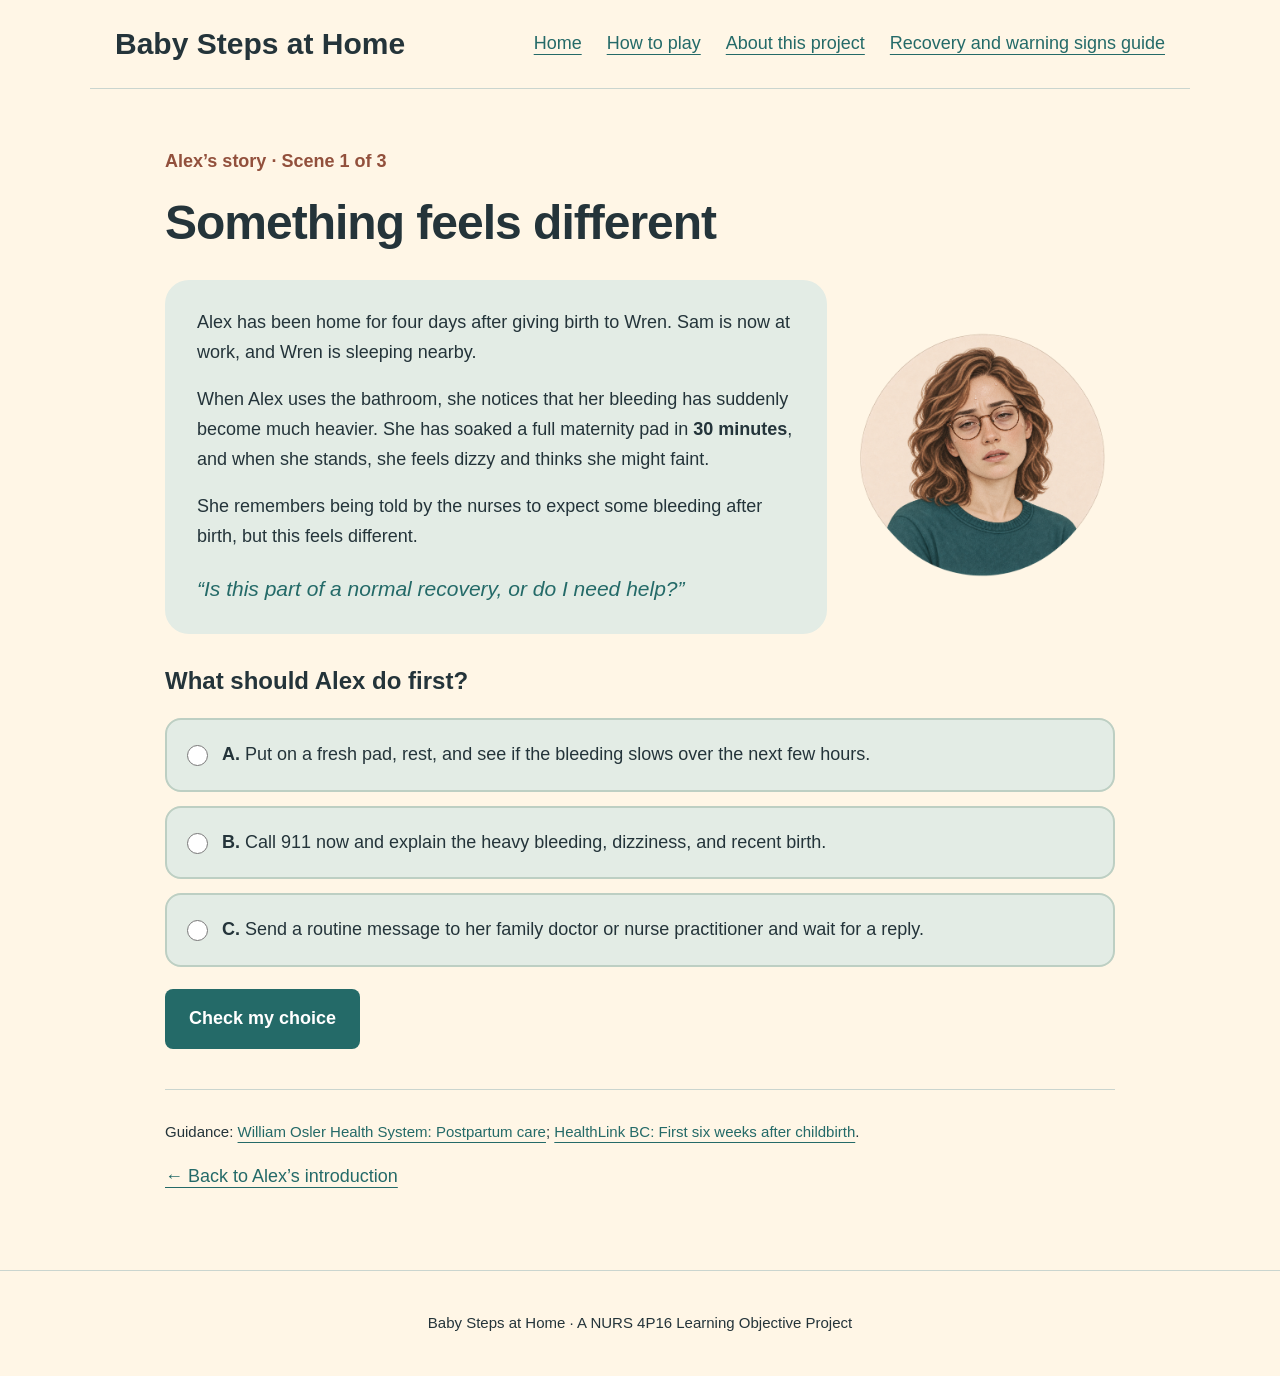
==== commit 82426c5c: "Add files via upload" ====
--- a/alex-scene1.html
+++ b/alex-scene1.html
@@ -19,6 +19,7 @@
       <a href="index.html">Home</a>
       <a href="index.html#how-to-play">How to play</a>
       <a href="index.html#about">About this project</a>
+      <a href="recovery-guide.html">Recovery and warning signs guide</a>
     </nav>
   </header>
 
--- a/style.css
+++ b/style.css
@@ -1308,3 +1308,180 @@
   object-fit: contain;
   margin: 0 auto 22px;
 }
+
+/* Alex: Scene 1 opening story and portrait */
+.alex-scene-opening {
+  display: grid;
+  grid-template-columns: minmax(0, 1fr) 260px;
+  align-items: center;
+  gap: 28px;
+}
+
+.alex-faint-portrait {
+  display: block;
+  width: 100%;
+  max-width: 280px;
+  height: auto;
+  margin: 0 auto;
+}
+
+/* Ambulance between the recovery message and story transition */
+.scene-ambulance-icon {
+  display: block;
+  width: 80px;
+  height: auto;
+  margin: 28px auto;
+}
+
+/* Stack the opening story and portrait on smaller screens */
+@media (max-width: 750px) {
+  .alex-scene-opening {
+    grid-template-columns: 1fr;
+    gap: 22px;
+  }
+
+  .alex-faint-portrait {
+    max-width: 230px;
+  }
+}
+
+/* Question mark below the discharge instructions */
+.scene-question-icon {
+  display: block;
+  width: 65px;
+  height: auto;
+  margin: 22px auto;
+}
+
+/* Border around Alex’s follow-up story */
+.follow-up-story-box {
+  border: 2px solid var(--teal);
+}
+
+/* Speech bubble beside the optional practice heading */
+.practice-title-with-icon {
+  display: flex;
+  align-items: center;
+  gap: 14px;
+}
+
+.practice-speech-icon {
+  display: block;
+  width: 42px;
+  height: auto;
+  flex-shrink: 0;
+}
+
+/* Center each emotional-health icon inside its comparison box */
+.mood-condition-icon {
+  display: block;
+  width: 80px;
+  height: 80px;
+  object-fit: contain;
+  margin: 0 auto 22px;
+}
+
+/* Space above the relocated emergency information */
+.alex-mood-emergency {
+  margin-top: 40px;
+}
+
+/* Center the comparison image below Jordan’s opening story */
+.jordan-vision-image {
+  display: block;
+  width: 100%;
+  max-width: 760px;
+  height: auto;
+  margin: 28px auto;
+  border-radius: 20px;
+}
+
+/* Bordered panel for the respectful-care ending */
+.respectful-care-panel {
+  padding: 28px;
+  background: var(--sage);
+  border: 2px solid var(--teal);
+  border-radius: 24px;
+}
+
+.respectful-care-panel > h2 {
+  margin-top: 0;
+  color: var(--teal);
+}
+
+@media (max-width: 600px) {
+  .respectful-care-panel {
+    padding: 22px;
+  }
+}
+
+/* Center the warning’s text block while keeping text left aligned */
+.centered-warning > p {
+  width: fit-content;
+  max-width: 100%;
+  margin-inline: auto;
+  text-align: left;
+}
+
+/* Homepage: before-you-begin survey */
+.starting-survey {
+  margin: 0 0 40px;
+  padding: 32px;
+  background: var(--cream);
+  border: 2px solid var(--teal);
+  border-radius: 24px;
+}
+
+.starting-survey > .eyebrow {
+  margin-top: 0;
+}
+
+.starting-survey h2 {
+  color: var(--teal);
+  margin-top: 0;
+}
+
+.starting-survey-questions {
+  display: grid;
+  gap: 26px;
+  margin-top: 28px;
+}
+
+.starting-survey-field label {
+  display: block;
+  margin-bottom: 10px;
+  font-weight: bold;
+}
+
+.starting-survey-field select {
+  display: block;
+  width: 100%;
+  min-height: 50px;
+  padding: 12px;
+  border: 2px solid #78998a;
+  border-radius: 10px;
+  background: var(--sage);
+  color: var(--ink);
+  font: inherit;
+}
+
+.starting-survey-field select:focus-visible {
+  outline: 3px solid var(--teal);
+  outline-offset: 3px;
+}
+
+.starting-survey-next {
+  margin: 28px 0 0;
+  color: var(--teal);
+  font-weight: bold;
+}
+
+@media (max-width: 600px) {
+  .starting-survey {
+    padding: 22px;
+  }
+
+  .starting-survey-field select {
+    font-size: 16px;
+  }
+}
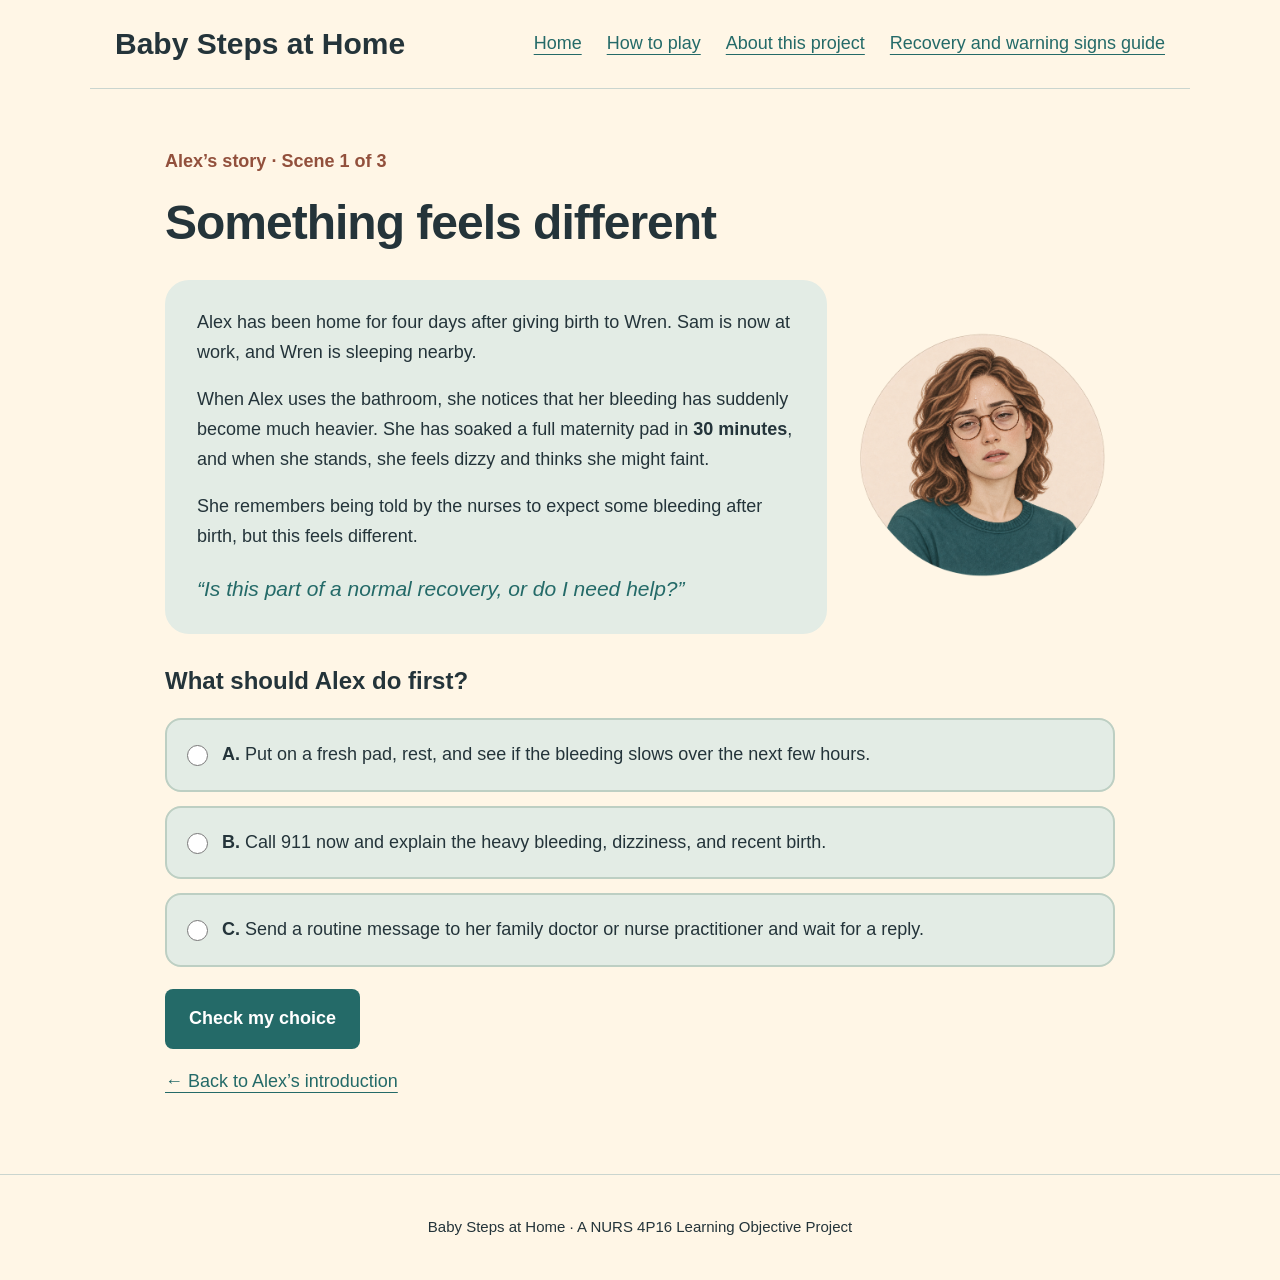
==== commit b6d120d7: "Update alex-scene1.html" ====
--- a/alex-scene1.html
+++ b/alex-scene1.html
@@ -236,15 +236,7 @@
         </a>
       </section>
 
-      <aside class="scene-sources" aria-label="Sources for this scene">
-        <p>
-          Guidance:
-          <a href="https://www.williamoslerhs.ca/areas-of-care/womens-and-childrens-services/womens-services/postpartum-care/">
-            William Osler Health System: Postpartum care</a>;
-          <a href="https://www.healthlinkbc.ca/healthwise/postpartum-first-6-weeks-after-childbirth">
-            HealthLink BC: First six weeks after childbirth</a>.
-        </p>
-      </aside>
+      
 
       <p>
         <a href="alex.html">&larr; Back to Alex’s introduction</a>
